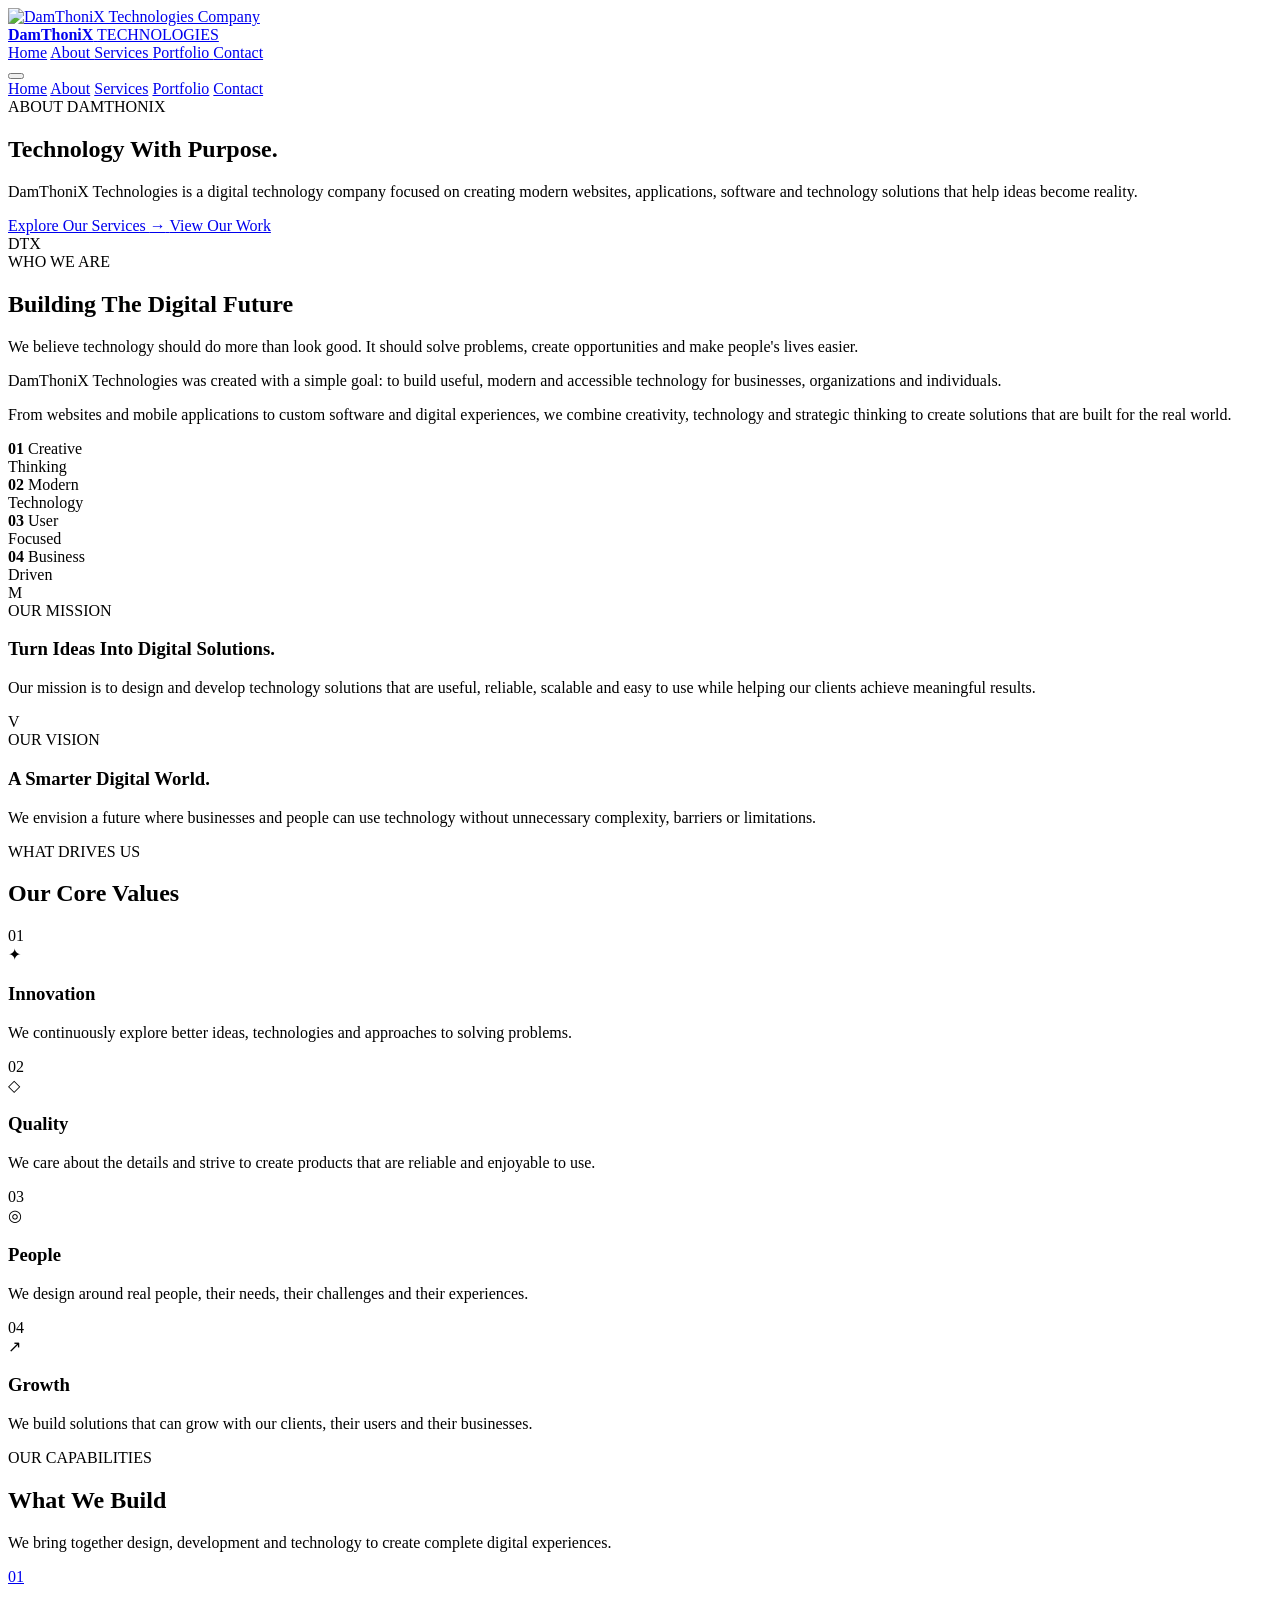
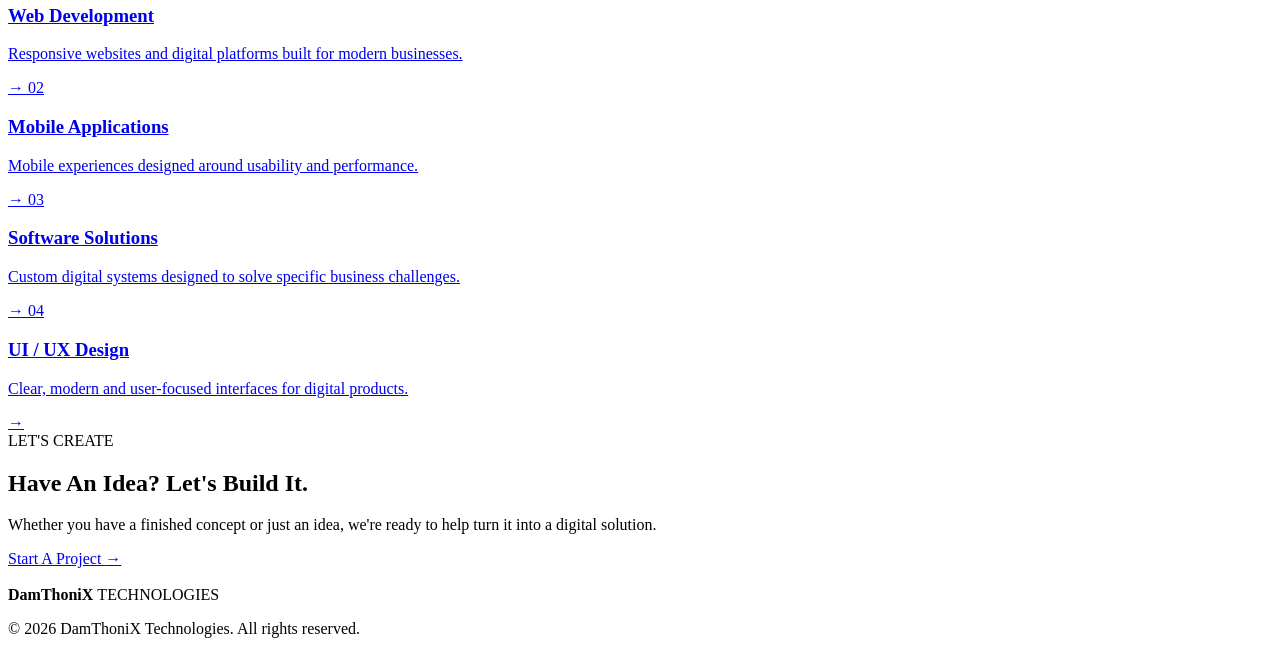
==== about.html @ 5a47cd26 "Add files via upload" ====
<!DOCTYPE html>
<html lang="en">
<head>
    <meta charset="UTF-8">
    <meta name="viewport" content="width=device-width, initial-scale=1.0">

    <title>About Us | DamThoniX Technologies</title>

    <meta
        name="description"
        content="Learn about DamThoniX Technologies, our mission, vision, values and approach to building modern digital solutions."
    >

    <link rel="stylesheet" href="css/about.css">
    <link rel="stylesheet" href="css/brand.css">
</head>

<body>

    <!-- BACKGROUND -->
    <div class="background-grid"></div>

    <div class="glow glow-one"></div>
    <div class="glow glow-two"></div>


    <!-- HEADER -->
    <header class="top-header">

        <a href="index.html" class="logo">

            <div class="logo-mark"><img src="images/DamzyThecx.png" alt="DamThoniX Technologies Company"></div>

            <div class="logo-text">
                <strong>DamThoniX</strong>
                <span>TECHNOLOGIES</span>
            </div>

        </a>


        <nav class="main-nav">

            <a href="index.html">Home</a>

            <a href="about.html" class="active">
                About
            </a>

            <a href="services.html">
                Services
            </a>

            <a href="portfolio.html">
                Portfolio
            </a>

            <a href="contact.html">
                Contact
            </a>

        </nav>


        <button class="menu-toggle" id="menuToggle" type="button" aria-label="Open navigation menu" aria-expanded="false" aria-controls="mobileMenu">
            <span></span>
            <span></span>
            <span></span>
        </button>

    </header>


    <!-- MOBILE MENU -->
    <div class="mobile-menu" id="mobileMenu">

        <a href="index.html">Home</a>
        <a href="about.html">About</a>
        <a href="services.html">Services</a>
        <a href="portfolio.html">Portfolio</a>
        <a href="contact.html">Contact</a>

    </div>


    <main>

        <!-- =====================================
             ABOUT HERO
        ====================================== -->

        <section class="about-hero">

            <div class="hero-content">

                <div class="eyebrow">
                    <span></span>
                    ABOUT DAMTHONIX
                </div>

                <h1>
                    Technology With
                    <span>Purpose.</span>
                </h1>

                <p>
                    DamThoniX Technologies is a digital technology company
                    focused on creating modern websites, applications,
                    software and technology solutions that help ideas
                    become reality.
                </p>

                <div class="hero-buttons">

                    <a
                        href="services.html"
                        class="primary-button"
                    >
                        Explore Our Services
                        <span>→</span>
                    </a>

                    <a
                        href="portfolio.html"
                        class="secondary-button"
                    >
                        View Our Work
                    </a>

                </div>

            </div>


            <!-- TECHNOLOGY ORBIT -->

            <div class="about-orbit">

                <div class="orbit orbit-one"></div>
                <div class="orbit orbit-two"></div>
                <div class="orbit orbit-three"></div>

                <div class="orbit-dot dot-one"></div>
                <div class="orbit-dot dot-two"></div>
                <div class="orbit-dot dot-three"></div>

                <div class="orbit-core">

                    <div class="core-inner">
                        DTX
                    </div>

                </div>

            </div>

        </section>


        <!-- =====================================
             COMPANY INTRODUCTION
        ====================================== -->

        <section class="company-section">

            <div class="section-heading">

                <span class="section-label">
                    WHO WE ARE
                </span>

                <h2>
                    Building The
                    <span>Digital Future</span>
                </h2>

            </div>


            <div class="company-grid">

                <div class="company-text">

                    <p class="large-text">
                        We believe technology should do more than
                        look good. It should solve problems, create
                        opportunities and make people's lives easier.
                    </p>

                    <p>
                        DamThoniX Technologies was created with a simple
                        goal: to build useful, modern and accessible
                        technology for businesses, organizations and
                        individuals.
                    </p>

                    <p>
                        From websites and mobile applications to custom
                        software and digital experiences, we combine
                        creativity, technology and strategic thinking
                        to create solutions that are built for the real
                        world.
                    </p>

                </div>


                <div class="company-stats">

                    <div class="stat-card">

                        <strong>01</strong>

                        <span>
                            Creative
                            <br>
                            Thinking
                        </span>

                    </div>


                    <div class="stat-card">

                        <strong>02</strong>

                        <span>
                            Modern
                            <br>
                            Technology
                        </span>

                    </div>


                    <div class="stat-card">

                        <strong>03</strong>

                        <span>
                            User
                            <br>
                            Focused
                        </span>

                    </div>


                    <div class="stat-card">

                        <strong>04</strong>

                        <span>
                            Business
                            <br>
                            Driven
                        </span>

                    </div>

                </div>

            </div>

        </section>


        <!-- =====================================
             MISSION / VISION
        ====================================== -->

        <section class="mission-section">

            <div class="mission-card">

                <div class="card-icon">
                    M
                </div>

                <span class="card-label">
                    OUR MISSION
                </span>

                <h3>
                    Turn Ideas Into
                    Digital Solutions.
                </h3>

                <p>
                    Our mission is to design and develop technology
                    solutions that are useful, reliable, scalable and
                    easy to use while helping our clients achieve
                    meaningful results.
                </p>

            </div>


            <div class="mission-card vision-card">

                <div class="card-icon">
                    V
                </div>

                <span class="card-label">
                    OUR VISION
                </span>

                <h3>
                    A Smarter
                    Digital World.
                </h3>

                <p>
                    We envision a future where businesses and people
                    can use technology without unnecessary complexity,
                    barriers or limitations.
                </p>

            </div>

        </section>


        <!-- =====================================
             VALUES
        ====================================== -->

        <section class="values-section">

            <div class="values-heading">

                <span class="section-label">
                    WHAT DRIVES US
                </span>

                <h2>
                    Our Core
                    <span>Values</span>
                </h2>

            </div>


            <div class="values-grid">

                <article class="value-card">

                    <div class="value-number">
                        01
                    </div>

                    <div class="value-icon">
                        ✦
                    </div>

                    <h3>
                        Innovation
                    </h3>

                    <p>
                        We continuously explore better ideas,
                        technologies and approaches to solving
                        problems.
                    </p>

                </article>


                <article class="value-card">

                    <div class="value-number">
                        02
                    </div>

                    <div class="value-icon">
                        ◇
                    </div>

                    <h3>
                        Quality
                    </h3>

                    <p>
                        We care about the details and strive to
                        create products that are reliable and
                        enjoyable to use.
                    </p>

                </article>


                <article class="value-card">

                    <div class="value-number">
                        03
                    </div>

                    <div class="value-icon">
                        ◎
                    </div>

                    <h3>
                        People
                    </h3>

                    <p>
                        We design around real people, their needs,
                        their challenges and their experiences.
                    </p>

                </article>


                <article class="value-card">

                    <div class="value-number">
                        04
                    </div>

                    <div class="value-icon">
                        ↗
                    </div>

                    <h3>
                        Growth
                    </h3>

                    <p>
                        We build solutions that can grow with our
                        clients, their users and their businesses.
                    </p>

                </article>

            </div>

        </section>


        <!-- =====================================
             WHAT WE DO
        ====================================== -->

        <section class="capabilities-section">

            <div class="capabilities-heading">

                <span class="section-label">
                    OUR CAPABILITIES
                </span>

                <h2>
                    What We
                    <span>Build</span>
                </h2>

                <p>
                    We bring together design, development and technology
                    to create complete digital experiences.
                </p>

            </div>


            <div class="capabilities-list">

                <a href="services.html" class="capability-item">

                    <span class="capability-number">
                        01
                    </span>

                    <div>
                        <h3>
                            Web Development
                        </h3>

                        <p>
                            Responsive websites and digital platforms
                            built for modern businesses.
                        </p>
                    </div>

                    <span class="capability-arrow">
                        →
                    </span>

                </a>


                <a href="services.html" class="capability-item">

                    <span class="capability-number">
                        02
                    </span>

                    <div>
                        <h3>
                            Mobile Applications
                        </h3>

                        <p>
                            Mobile experiences designed around
                            usability and performance.
                        </p>
                    </div>

                    <span class="capability-arrow">
                        →
                    </span>

                </a>


                <a href="services.html" class="capability-item">

                    <span class="capability-number">
                        03
                    </span>

                    <div>
                        <h3>
                            Software Solutions
                        </h3>

                        <p>
                            Custom digital systems designed to
                            solve specific business challenges.
                        </p>
                    </div>

                    <span class="capability-arrow">
                        →
                    </span>

                </a>


                <a href="services.html" class="capability-item">

                    <span class="capability-number">
                        04
                    </span>

                    <div>
                        <h3>
                            UI / UX Design
                        </h3>

                        <p>
                            Clear, modern and user-focused interfaces
                            for digital products.
                        </p>
                    </div>

                    <span class="capability-arrow">
                        →
                    </span>

                </a>

            </div>

        </section>


        <!-- =====================================
             CTA
        ====================================== -->

        <section class="about-cta">

            <div class="cta-content">

                <span class="section-label">
                    LET'S CREATE
                </span>

                <h2>
                    Have An Idea?
                    <span>Let's Build It.</span>
                </h2>

                <p>
                    Whether you have a finished concept or just an idea,
                    we're ready to help turn it into a digital solution.
                </p>

                <a
                    href="contact.html"
                    class="cta-button"
                >
                    Start A Project
                    <span>→</span>
                </a>

            </div>

        </section>

    </main>


    <!-- FOOTER -->

    <footer>

        <div class="footer-brand">

            <div class="logo-mark"><img src="images/DamzyThecx.png" alt=""></div>

            <div>
                <strong>
                    DamThoniX
                </strong>

                <span>
                    TECHNOLOGIES
                </span>
            </div>

        </div>

        <p>
            © 2026 DamThoniX Technologies. All rights reserved.
        </p>

    </footer>


    <script src="js/about.js"></script>

</body>
</html>
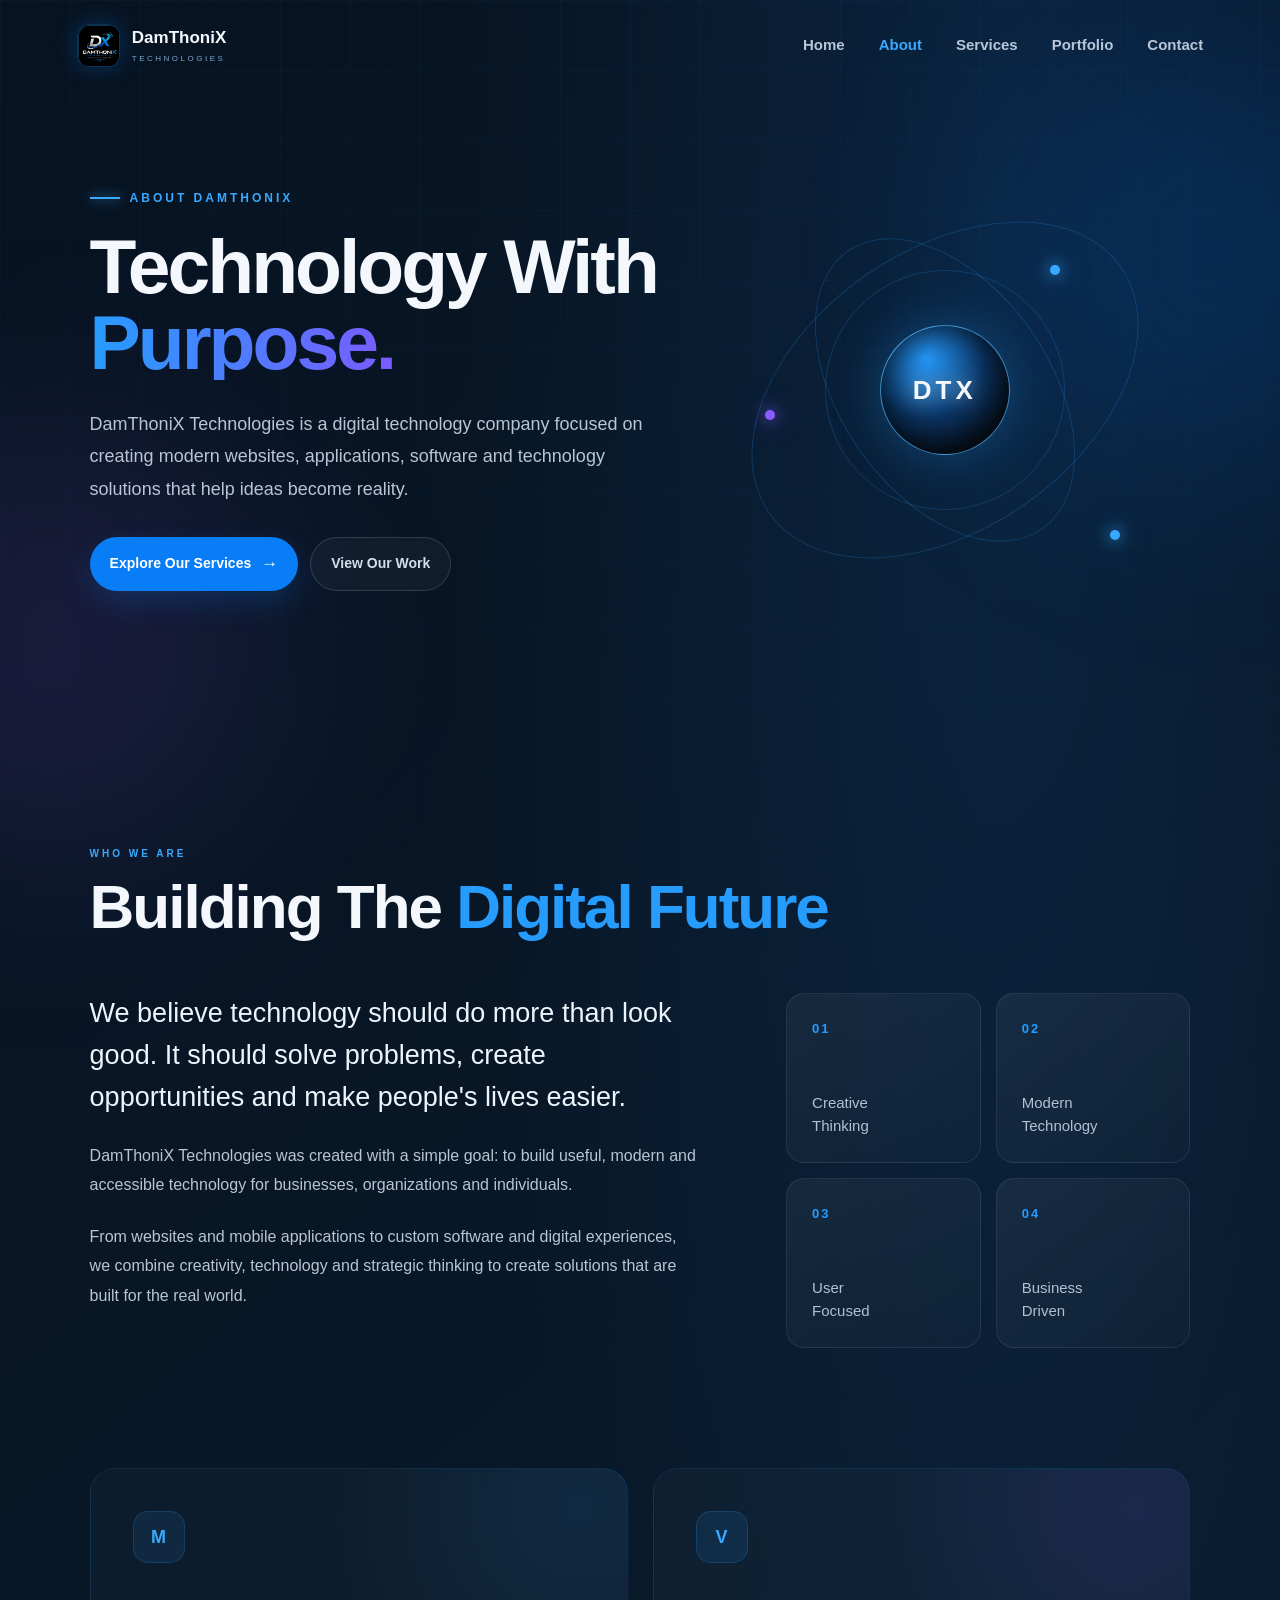
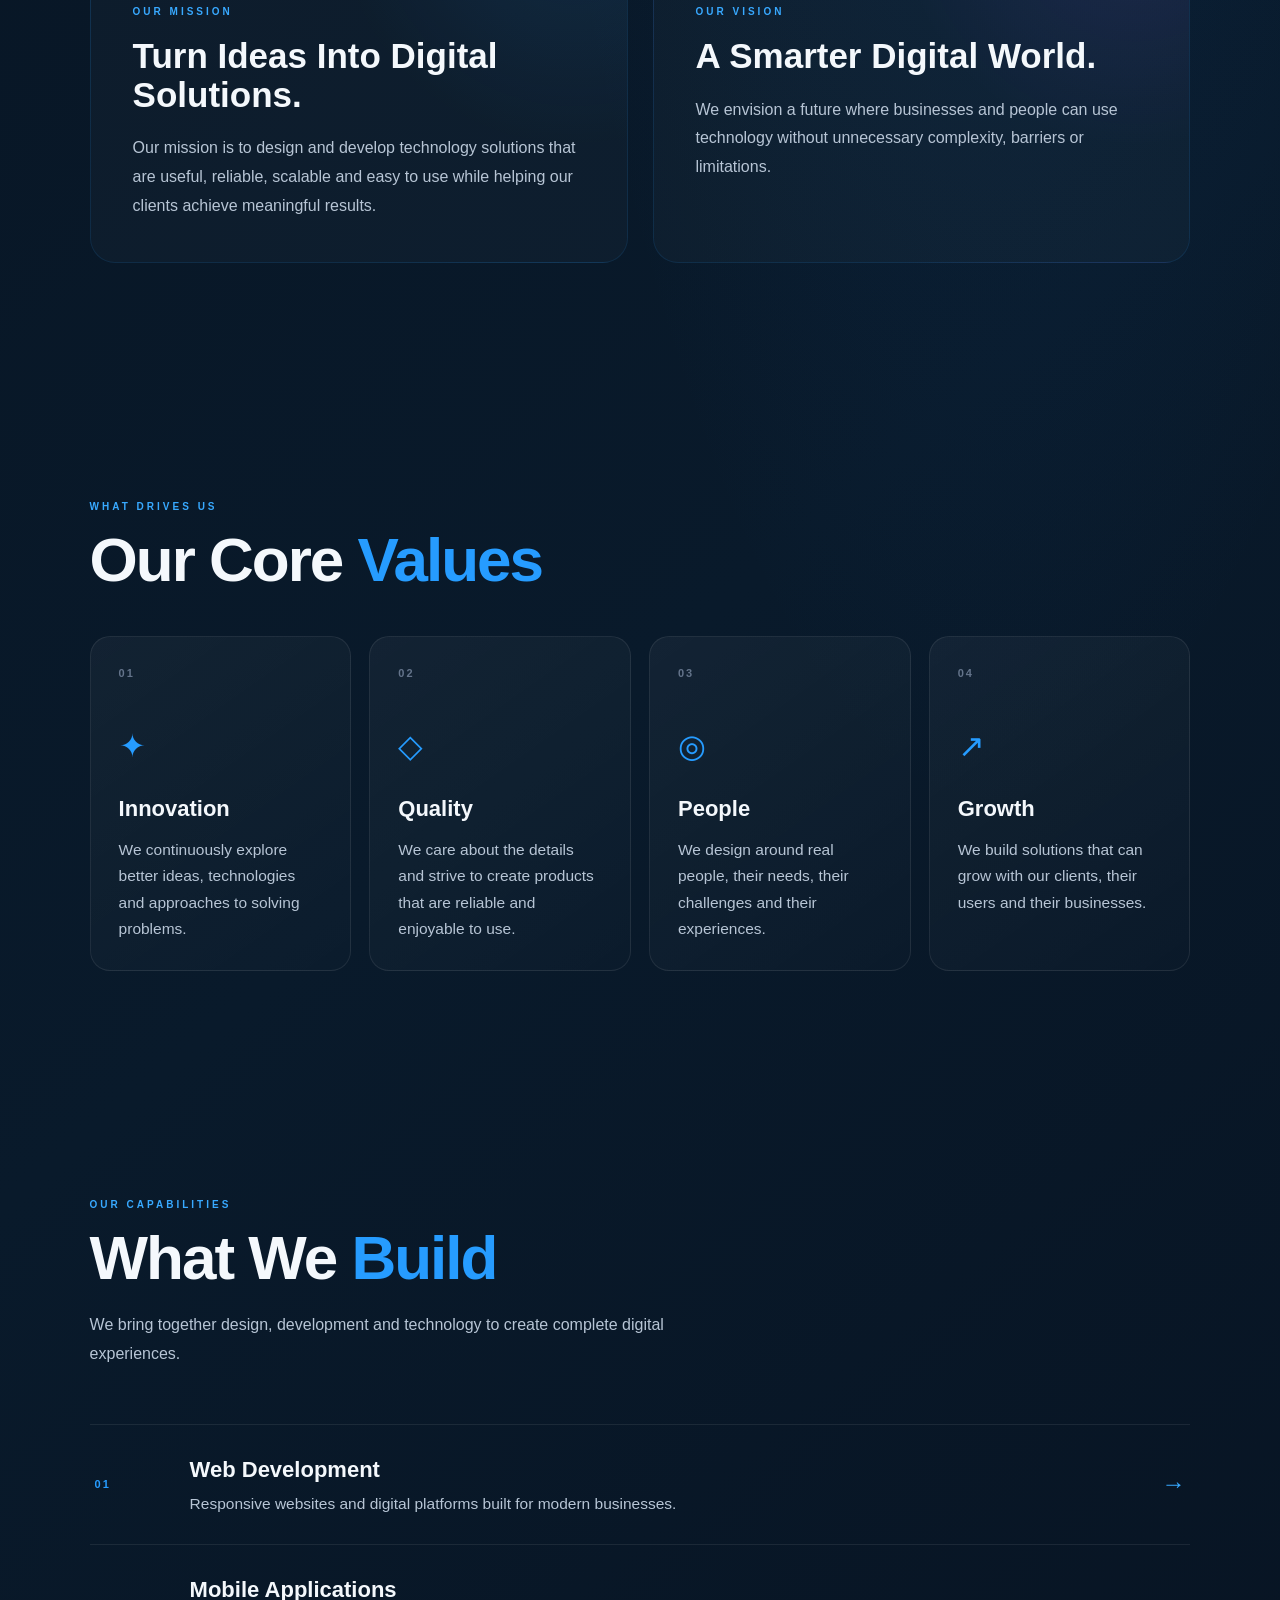
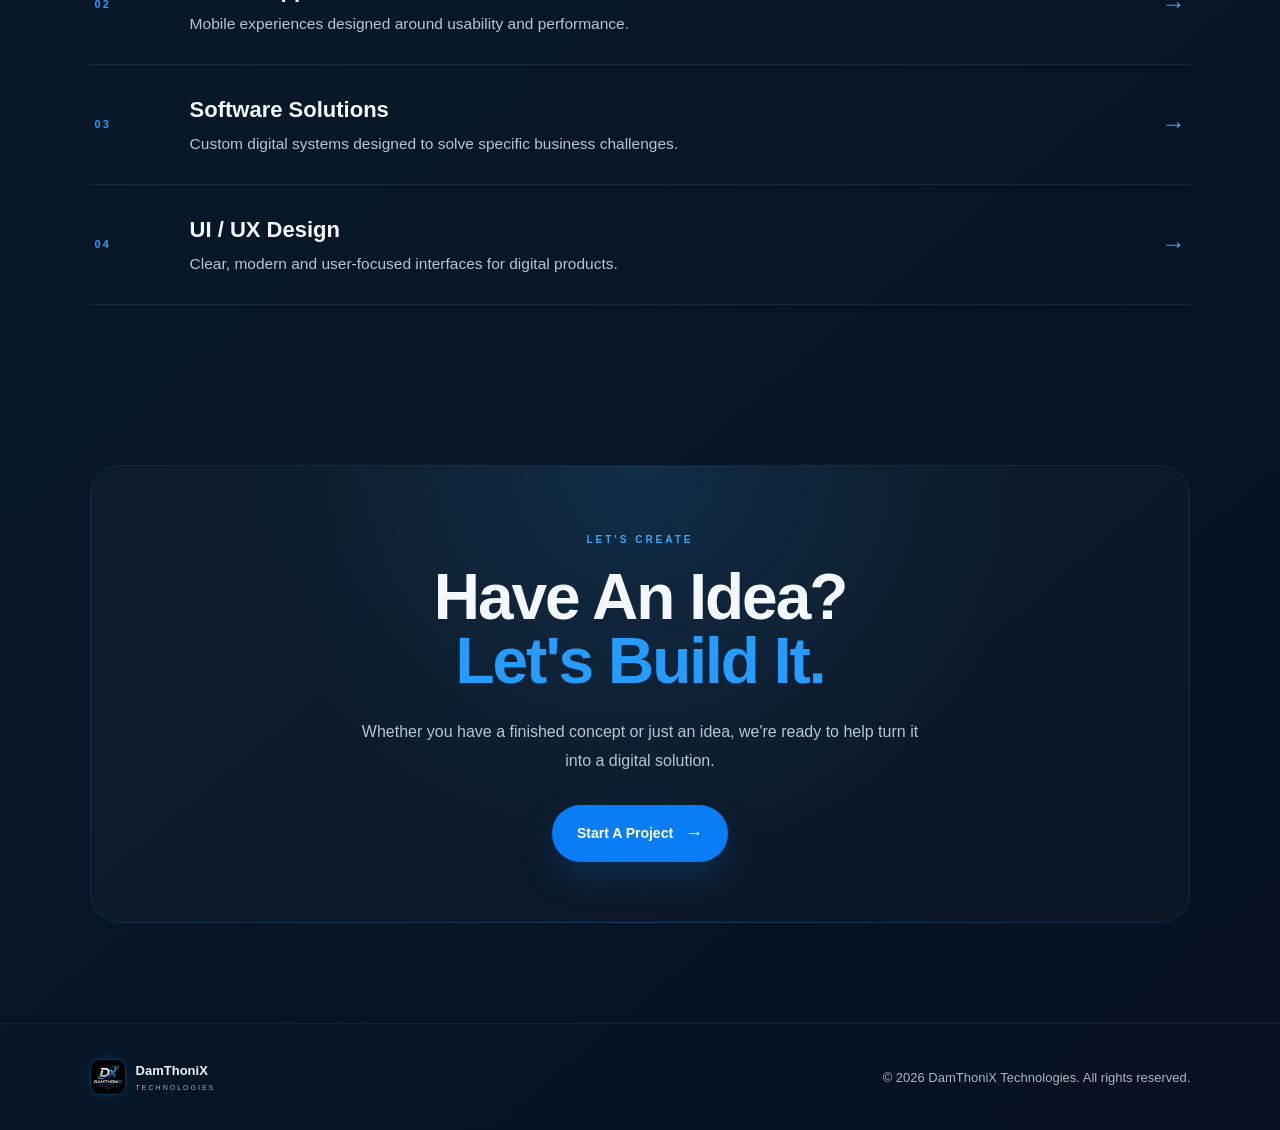
==== commit 9a312e92: "Replace GitHub files with latest DamThoniX website" ====
--- a/about.html
+++ b/about.html
@@ -15,7 +15,7 @@
     <link rel="stylesheet" href="css/brand.css">
 </head>
 
-<body>
+<body class="about-page">
 
     <!-- BACKGROUND -->
     <div class="background-grid"></div>
--- a/css/about.css
+++ b/css/about.css
@@ -0,0 +1,1328 @@
+/* =========================================================
+   DAMTHONIX TECHNOLOGIES
+   ABOUT PAGE
+========================================================= */
+
+* {
+    margin: 0;
+    padding: 0;
+    box-sizing: border-box;
+}
+
+html {
+    scroll-behavior: smooth;
+}
+
+body {
+    background: #071321;
+    color: #ffffff;
+    font-family: Inter, "Segoe UI", Arial, Helvetica, sans-serif;
+    font-size: 16px;
+    line-height: 1.6;
+    overflow-x: hidden;
+    -webkit-font-smoothing: antialiased;
+}
+
+body.about-page {
+    background:
+        radial-gradient(ellipse at 78% 5%, rgba(25, 101, 184, .18), transparent 38%),
+        linear-gradient(140deg, #071321, #091a2b 52%, #07111f);
+    color: #f4f8fc;
+}
+
+a {
+    color: inherit;
+    text-decoration: none;
+}
+
+button {
+    font: inherit;
+}
+
+
+/* =========================================================
+   BACKGROUND
+========================================================= */
+
+.background-grid {
+    position: fixed;
+    inset: 0;
+    z-index: -10;
+    pointer-events: none;
+
+    background-image:
+        linear-gradient(
+            rgba(38,156,255,.045) 1px,
+            transparent 1px
+        ),
+        linear-gradient(
+            90deg,
+            rgba(38,156,255,.045) 1px,
+            transparent 1px
+        );
+
+    background-size: 70px 70px;
+
+    mask-image:
+        linear-gradient(
+            to bottom,
+            black,
+            rgba(0,0,0,.65),
+            transparent
+        );
+}
+
+.glow {
+    position: fixed;
+
+    width: 420px;
+    height: 420px;
+
+    border-radius: 50%;
+
+    filter: blur(110px);
+
+    pointer-events: none;
+
+    z-index: -9;
+}
+
+.glow-one {
+    top: 5%;
+    right: -150px;
+
+    background: rgba(0,119,255,.16);
+}
+
+.glow-two {
+    bottom: 5%;
+    left: -160px;
+
+    background: rgba(168,85,247,.12);
+}
+
+
+/* =========================================================
+   HEADER
+========================================================= */
+
+.top-header {
+    height: 90px;
+
+    padding: 20px 6vw;
+
+    display: flex;
+    align-items: center;
+    justify-content: space-between;
+
+    position: relative;
+
+    z-index: 100;
+}
+
+.logo {
+    display: flex;
+    align-items: center;
+
+    gap: 12px;
+}
+
+.logo-mark {
+    width: 43px;
+    height: 43px;
+
+    display: grid;
+    place-items: center;
+
+    border-radius: 12px;
+
+    background:
+        linear-gradient(
+            135deg,
+            #087df5,
+            #6d4cff
+        );
+
+    font-size: 21px;
+    font-weight: 900;
+
+    box-shadow:
+        0 0 25px rgba(8,125,245,.35);
+}
+
+.logo-text {
+    display: flex;
+    flex-direction: column;
+}
+
+.logo-text strong {
+    font-size: 17px;
+}
+
+.logo-text span {
+    margin-top: 3px;
+
+    color: #7da7d1;
+
+    font-size: 8px;
+    letter-spacing: 2.5px;
+}
+
+.main-nav {
+    display: flex;
+    align-items: center;
+
+    gap: 34px;
+}
+
+.main-nav a {
+    color: #b8c7d8;
+
+    font-size: 15px;
+    font-weight: 600;
+
+    transition:
+        color .3s ease,
+        transform .3s ease;
+}
+
+.main-nav a:hover,
+.main-nav a.active {
+    color: #38a9ff;
+}
+
+.main-nav a:hover {
+    transform: translateY(-2px);
+}
+
+.menu-toggle {
+    display: none;
+
+    width: 42px;
+    height: 42px;
+
+    border: 1px solid rgba(196,214,235,.18);
+    border-radius: 10px;
+
+    background: rgba(255,255,255,.06);
+
+    cursor: pointer;
+}
+
+.menu-toggle span {
+    display: block;
+
+    width: 20px;
+    height: 2px;
+
+    margin: 4px auto;
+
+    background: #d2deeb;
+}
+
+.mobile-menu {
+    display: none;
+}
+
+
+/* =========================================================
+   HERO
+========================================================= */
+
+.about-hero {
+    min-height: 650px;
+
+    padding: 60px 7vw 110px;
+
+    display: flex;
+    align-items: center;
+    justify-content: space-between;
+
+    position: relative;
+
+    overflow: hidden;
+}
+
+.hero-content {
+    width: min(600px, 55%);
+
+    position: relative;
+    z-index: 2;
+}
+
+.eyebrow {
+    display: flex;
+    align-items: center;
+
+    gap: 10px;
+
+    margin-bottom: 22px;
+
+    color: #38a9ff;
+
+    font-size: 12px;
+    font-weight: 800;
+    letter-spacing: 3px;
+}
+
+.eyebrow span {
+    width: 30px;
+    height: 2px;
+
+    background: #38a9ff;
+
+    box-shadow:
+        0 0 12px #38a9ff;
+}
+
+.hero-content h1 {
+    font-size: clamp(48px, 6vw, 82px);
+
+    line-height: .98;
+
+    letter-spacing: -3px;
+}
+
+.hero-content h1 span {
+    display: block;
+
+    background:
+        linear-gradient(
+            90deg,
+            #269cff,
+            #795cff,
+            #b35cff
+        );
+
+    -webkit-background-clip: text;
+    background-clip: text;
+
+    color: transparent;
+}
+
+.hero-content > p {
+    max-width: 570px;
+
+    margin-top: 28px;
+
+    color: #b7c5d5;
+
+    font-size: 18px;
+
+    line-height: 1.8;
+}
+
+
+/* =========================================================
+   HERO BUTTONS
+========================================================= */
+
+.hero-buttons {
+    display: flex;
+    flex-wrap: wrap;
+
+    gap: 12px;
+
+    margin-top: 32px;
+}
+
+.primary-button,
+.secondary-button {
+    display: inline-flex;
+
+    align-items: center;
+    justify-content: center;
+
+    gap: 10px;
+
+    padding: 14px 20px;
+
+    border-radius: 30px;
+
+    font-size: 14px;
+    font-weight: 800;
+
+    transition:
+        transform .3s ease,
+        box-shadow .3s ease,
+        border-color .3s ease;
+}
+
+.primary-button {
+    background: #087df5;
+    color: #ffffff;
+
+    box-shadow:
+        0 12px 30px rgba(8,125,245,.2);
+}
+
+.primary-button:hover {
+    transform: translateY(-3px);
+
+    box-shadow:
+        0 18px 40px rgba(8,125,245,.3);
+}
+
+.primary-button span {
+    font-size: 17px;
+}
+
+.secondary-button {
+    border: 1px solid rgba(255,255,255,.14);
+
+    background: rgba(255,255,255,.035);
+
+    color: #d2deeb;
+}
+
+.secondary-button:hover {
+    transform: translateY(-3px);
+
+    border-color: rgba(38,156,255,.5);
+
+    color: #075985;
+    background: #eff6ff;
+}
+
+
+/* =========================================================
+   HERO ORBIT
+========================================================= */
+
+.about-orbit {
+    width: 440px;
+    height: 440px;
+
+    position: relative;
+
+    display: grid;
+    place-items: center;
+
+    margin-right: 2vw;
+
+    transition:
+        transform .2s ease-out;
+}
+
+.orbit {
+    position: absolute;
+
+    border-radius: 50%;
+
+    border: 1px solid rgba(38,156,255,.22);
+}
+
+.orbit-one {
+    width: 240px;
+    height: 240px;
+
+    animation: rotateOne 18s linear infinite;
+}
+
+.orbit-two {
+    width: 340px;
+    height: 210px;
+
+    transform: rotate(55deg);
+
+    animation: rotateTwo 22s linear infinite;
+}
+
+.orbit-three {
+    width: 430px;
+    height: 280px;
+
+    transform: rotate(-35deg);
+
+    animation: rotateThree 27s linear infinite;
+}
+
+.orbit-core {
+    width: 130px;
+    height: 130px;
+
+    display: grid;
+    place-items: center;
+
+    border-radius: 50%;
+
+    background:
+        radial-gradient(
+            circle at 35% 25%,
+            #269cff,
+            #0a3260 48%,
+            #071321 75%
+        );
+
+    border: 1px solid rgba(90,190,255,.65);
+
+    box-shadow:
+        0 0 50px rgba(38,156,255,.3),
+        inset 0 0 35px rgba(0,0,0,.75);
+}
+
+.core-inner {
+    font-size: 26px;
+    font-weight: 900;
+
+    letter-spacing: 4px;
+
+    text-shadow:
+        0 0 20px rgba(255,255,255,.5);
+}
+
+.orbit-dot {
+    width: 10px;
+    height: 10px;
+
+    position: absolute;
+
+    border-radius: 50%;
+
+    background: #38a9ff;
+
+    box-shadow:
+        0 0 15px #38a9ff,
+        0 0 30px rgba(38,156,255,.6);
+}
+
+.dot-one {
+    top: 95px;
+    right: 105px;
+}
+
+.dot-two {
+    left: 40px;
+    top: 240px;
+
+    background: #8b5cff;
+
+    box-shadow:
+        0 0 15px #8b5cff,
+        0 0 30px rgba(139,92,255,.5);
+}
+
+.dot-three {
+    right: 45px;
+    bottom: 70px;
+}
+
+@keyframes rotateOne {
+    from {
+        transform: rotate(0deg);
+    }
+
+    to {
+        transform: rotate(360deg);
+    }
+}
+
+@keyframes rotateTwo {
+    from {
+        transform: rotate(55deg);
+    }
+
+    to {
+        transform: rotate(415deg);
+    }
+}
+
+@keyframes rotateThree {
+    from {
+        transform: rotate(-35deg);
+    }
+
+    to {
+        transform: rotate(325deg);
+    }
+}
+
+
+/* =========================================================
+   SECTION HEADINGS
+========================================================= */
+
+.section-label {
+    color: #38a9ff;
+
+    font-size: 10px;
+    font-weight: 800;
+
+    letter-spacing: 3px;
+}
+
+.section-heading h2,
+.values-heading h2,
+.capabilities-heading h2 {
+    margin-top: 12px;
+
+    font-size: clamp(40px, 5vw, 62px);
+
+    line-height: 1;
+
+    letter-spacing: -2px;
+}
+
+.section-heading h2 span,
+.values-heading h2 span,
+.capabilities-heading h2 span {
+    color: #269cff;
+}
+
+
+/* =========================================================
+   COMPANY SECTION
+========================================================= */
+
+.company-section {
+    padding: 100px 7vw;
+}
+
+.company-grid {
+    display: grid;
+
+    grid-template-columns:
+        minmax(0, 1.2fr)
+        minmax(300px, .8fr);
+
+    gap: 90px;
+
+    margin-top: 55px;
+}
+
+.company-text {
+    max-width: 700px;
+}
+
+.company-text p {
+    margin-top: 22px;
+
+    color: #b7c5d5;
+
+    line-height: 1.85;
+
+    font-size: 16px;
+}
+
+.company-text .large-text {
+    margin-top: 0;
+
+    color: #edf4fb;
+
+    font-size: 27px;
+
+    line-height: 1.55;
+}
+
+.company-stats {
+    display: grid;
+
+    grid-template-columns:
+        repeat(2, 1fr);
+
+    gap: 15px;
+}
+
+.stat-card {
+    min-height: 170px;
+
+    padding: 25px;
+
+    display: flex;
+
+    flex-direction: column;
+
+    justify-content: space-between;
+
+    border: 1px solid rgba(255,255,255,.08);
+
+    border-radius: 18px;
+
+    background:
+        linear-gradient(
+            145deg,
+            rgba(255,255,255,.055),
+            rgba(255,255,255,.015)
+        );
+
+    transition:
+        transform .3s ease,
+        border-color .3s ease;
+}
+
+.stat-card:hover {
+    transform: translateY(-5px);
+
+    border-color:
+        rgba(38,156,255,.35);
+}
+
+.stat-card strong {
+    color: #269cff;
+
+    font-size: 13px;
+    letter-spacing: 2px;
+}
+
+.stat-card span {
+    color: #b3c2d2;
+
+    font-size: 15px;
+    line-height: 1.5;
+}
+
+
+/* =========================================================
+   MISSION / VISION
+========================================================= */
+
+.mission-section {
+    padding: 20px 7vw 120px;
+
+    display: grid;
+
+    grid-template-columns:
+        repeat(2, minmax(0, 1fr));
+
+    gap: 25px;
+}
+
+.mission-card {
+    min-height: 360px;
+
+    padding: 42px;
+
+    position: relative;
+
+    overflow: hidden;
+
+    border: 1px solid rgba(38,156,255,.12);
+
+    border-radius: 25px;
+
+    background:
+        radial-gradient(
+            circle at 90% 10%,
+            rgba(38,156,255,.1),
+            transparent 40%
+        ),
+        rgba(255,255,255,.025);
+}
+
+.vision-card {
+    background:
+        radial-gradient(
+            circle at 90% 10%,
+            rgba(139,92,255,.1),
+            transparent 40%
+        ),
+        rgba(255,255,255,.025);
+}
+
+.card-icon {
+    width: 52px;
+    height: 52px;
+
+    display: grid;
+    place-items: center;
+
+    margin-bottom: 35px;
+
+    border-radius: 15px;
+
+    background:
+        rgba(38,156,255,.1);
+
+    border: 1px solid rgba(38,156,255,.2);
+
+    color: #38a9ff;
+
+    font-size: 18px;
+    font-weight: 900;
+}
+
+.card-label {
+    color: #38a9ff;
+
+    font-size: 10px;
+    font-weight: 800;
+
+    letter-spacing: 3px;
+}
+
+.mission-card h3 {
+    max-width: 450px;
+
+    margin-top: 15px;
+
+    font-size: 35px;
+
+    line-height: 1.1;
+}
+
+.mission-card p {
+    max-width: 570px;
+
+    margin-top: 20px;
+
+    color: #b7c5d5;
+
+    font-size: 16px;
+    line-height: 1.8;
+}
+
+
+/* =========================================================
+   VALUES
+========================================================= */
+
+.values-section {
+    padding: 110px 7vw;
+}
+
+.values-heading {
+    margin-bottom: 45px;
+}
+
+.values-grid {
+    display: grid;
+
+    grid-template-columns:
+        repeat(4, minmax(0, 1fr));
+
+    gap: 18px;
+}
+
+.value-card {
+    min-height: 300px;
+
+    padding: 28px;
+
+    position: relative;
+
+    border: 1px solid rgba(255,255,255,.08);
+
+    border-radius: 20px;
+
+    background:
+        linear-gradient(
+            145deg,
+            rgba(255,255,255,.045),
+            rgba(255,255,255,.012)
+        );
+
+    transition:
+        transform .35s ease,
+        border-color .35s ease;
+}
+
+.value-card:hover {
+    transform: translateY(-7px);
+
+    border-color:
+        rgba(38,156,255,.35);
+}
+
+.value-number {
+    color: #64748b;
+
+    font-size: 11px;
+    font-weight: 800;
+
+    letter-spacing: 2px;
+}
+
+.value-icon {
+    margin-top: 40px;
+
+    color: #269cff;
+
+    font-size: 32px;
+}
+
+.value-card h3 {
+    margin-top: 22px;
+
+    font-size: 22px;
+}
+
+.value-card p {
+    margin-top: 12px;
+
+    color: #b7c5d5;
+
+    font-size: 15.5px;
+
+    line-height: 1.7;
+}
+
+
+/* =========================================================
+   CAPABILITIES
+========================================================= */
+
+.capabilities-section {
+    padding: 110px 7vw;
+}
+
+.capabilities-heading {
+    max-width: 700px;
+}
+
+.capabilities-heading > p {
+    max-width: 600px;
+
+    margin-top: 22px;
+
+    color: #b7c5d5;
+
+    font-size: 16px;
+    line-height: 1.8;
+}
+
+.capabilities-list {
+    margin-top: 55px;
+
+    border-top:
+        1px solid rgba(255,255,255,.08);
+}
+
+.capability-item {
+    min-height: 120px;
+
+    padding: 25px 5px;
+
+    display: grid;
+
+    grid-template-columns:
+        70px
+        1fr
+        60px;
+
+    align-items: center;
+
+    gap: 25px;
+
+    border-bottom:
+        1px solid rgba(255,255,255,.08);
+
+    transition:
+        padding .3s ease,
+        background .3s ease;
+}
+
+.capability-item:hover {
+    padding-left: 20px;
+
+    background:
+        linear-gradient(
+            90deg,
+            rgba(38,156,255,.06),
+            transparent
+        );
+}
+
+.capability-number {
+    color: #269cff;
+
+    font-size: 11px;
+    font-weight: 800;
+
+    letter-spacing: 2px;
+}
+
+.capability-item h3 {
+    font-size: 22px;
+}
+
+.capability-item p {
+    margin-top: 6px;
+
+    color: #b7c5d5;
+
+    font-size: 15.5px;
+}
+
+.capability-arrow {
+    color: #38a9ff;
+
+    font-size: 24px;
+
+    text-align: right;
+
+    transition:
+        transform .3s ease;
+}
+
+.capability-item:hover .capability-arrow {
+    transform: translateX(7px);
+}
+
+
+/* =========================================================
+   CTA
+========================================================= */
+
+.about-cta {
+    margin: 50px 7vw 100px;
+
+    min-height: 420px;
+
+    display: grid;
+    place-items: center;
+
+    position: relative;
+
+    overflow: hidden;
+
+    text-align: center;
+
+    border:
+        1px solid rgba(38,156,255,.15);
+
+    border-radius: 30px;
+
+    background:
+        radial-gradient(
+            circle at 50% 0%,
+            rgba(38,156,255,.15),
+            transparent 55%
+        ),
+        rgba(255,255,255,.025);
+}
+
+.cta-content {
+    max-width: 750px;
+
+    padding: 60px 30px;
+}
+
+.cta-content h2 {
+    margin-top: 15px;
+
+    font-size: clamp(40px, 5vw, 65px);
+
+    line-height: 1;
+
+    letter-spacing: -2px;
+}
+
+.cta-content h2 span {
+    display: block;
+
+    color: #269cff;
+}
+
+.cta-content p {
+    max-width: 580px;
+
+    margin: 25px auto;
+
+    color: #b7c5d5;
+
+    font-size: 16px;
+    line-height: 1.8;
+}
+
+.cta-button {
+    display: inline-flex;
+
+    align-items: center;
+
+    gap: 12px;
+
+    margin-top: 5px;
+
+    padding: 15px 25px;
+
+    border-radius: 30px;
+
+    background: #087df5;
+    color: #ffffff;
+
+    font-size: 14px;
+    font-weight: 800;
+
+    box-shadow:
+        0 15px 35px rgba(8,125,245,.2);
+
+    transition:
+        transform .3s ease,
+        box-shadow .3s ease;
+}
+
+.cta-button:hover {
+    transform: translateY(-3px);
+
+    box-shadow:
+        0 20px 45px rgba(8,125,245,.3);
+}
+
+.cta-button span {
+    font-size: 18px;
+}
+
+
+/* =========================================================
+   FOOTER
+========================================================= */
+
+footer {
+    padding: 35px 7vw;
+
+    display: flex;
+
+    justify-content: space-between;
+    align-items: center;
+
+    border-top:
+        1px solid rgba(255,255,255,.06);
+
+    color: #a6b6c9;
+
+    font-size: 13px;
+}
+
+.footer-brand {
+    display: flex;
+    align-items: center;
+
+    gap: 10px;
+
+    color: #edf4fb;
+}
+
+.footer-brand .logo-mark {
+    width: 35px;
+    height: 35px;
+
+    border-radius: 9px;
+
+    font-size: 16px;
+}
+
+.footer-brand div:last-child {
+    display: flex;
+    flex-direction: column;
+}
+
+.footer-brand span {
+    margin-top: 2px;
+
+    color: #9aadc2;
+
+    font-size: 7px;
+
+    letter-spacing: 2px;
+}
+
+
+/* =========================================================
+   RESPONSIVE
+========================================================= */
+
+@media (max-width: 1000px) {
+
+    .main-nav {
+        display: none;
+    }
+
+    .menu-toggle {
+        display: block;
+    }
+
+    .mobile-menu {
+        position: fixed;
+
+        top: 80px;
+        left: 20px;
+        right: 20px;
+
+        padding: 15px;
+
+        display: none;
+
+        flex-direction: column;
+
+        gap: 5px;
+
+        border:
+            1px solid rgba(255,255,255,.08);
+
+        border-radius: 15px;
+
+        background:
+            rgba(3,10,20,.97);
+
+        backdrop-filter: blur(20px);
+
+        z-index: 99;
+    }
+
+    .mobile-menu.show {
+        display: flex;
+    }
+
+    .mobile-menu a {
+        padding: 14px;
+
+        border-radius: 10px;
+
+        color: #a9b9cb;
+
+        font-size: 14px;
+    }
+
+    .mobile-menu a:hover {
+        color: #ffffff;
+
+        background:
+            rgba(38,156,255,.1);
+    }
+
+    .about-hero {
+        flex-direction: column;
+
+        align-items: flex-start;
+    }
+
+    .hero-content {
+        width: 100%;
+    }
+
+    .about-orbit {
+        width: 350px;
+        height: 350px;
+
+        margin: 70px auto 0;
+    }
+
+    .company-grid {
+        grid-template-columns: 1fr;
+
+        gap: 50px;
+    }
+
+    .values-grid {
+        grid-template-columns:
+            repeat(2, 1fr);
+    }
+}
+
+
+@media (max-width: 700px) {
+
+    .top-header {
+        padding: 18px 5vw;
+    }
+
+    .about-hero {
+        padding:
+            45px 5vw
+            80px;
+    }
+
+    .hero-content h1 {
+        font-size: 48px;
+
+        letter-spacing: -2px;
+    }
+
+    .hero-content > p {
+        font-size: 16px;
+    }
+
+    .about-orbit {
+        width: 290px;
+        height: 290px;
+    }
+
+    .orbit-one {
+        width: 180px;
+        height: 180px;
+    }
+
+    .orbit-two {
+        width: 240px;
+        height: 150px;
+    }
+
+    .orbit-three {
+        width: 290px;
+        height: 190px;
+    }
+
+    .orbit-core {
+        width: 95px;
+        height: 95px;
+    }
+
+    .core-inner {
+        font-size: 20px;
+    }
+
+    .company-section,
+    .values-section,
+    .capabilities-section {
+        padding-left: 5vw;
+        padding-right: 5vw;
+    }
+
+    .company-text .large-text {
+        font-size: 22px;
+    }
+
+    .company-stats {
+        grid-template-columns: 1fr 1fr;
+    }
+
+    .mission-section {
+        padding-left: 5vw;
+        padding-right: 5vw;
+
+        grid-template-columns: 1fr;
+    }
+
+    .mission-card {
+        padding: 30px;
+
+        min-height: 330px;
+    }
+
+    .values-grid {
+        grid-template-columns: 1fr;
+    }
+
+    .capability-item {
+        grid-template-columns:
+            45px
+            1fr
+            35px;
+
+        gap: 10px;
+    }
+
+    .capability-item h3 {
+        font-size: 18px;
+    }
+
+    .capability-item p {
+        font-size: 15px;
+    }
+
+    .about-cta {
+        margin:
+            40px 5vw
+            70px;
+    }
+
+    footer {
+        padding: 30px 5vw;
+
+        flex-direction: column;
+
+        gap: 20px;
+
+        text-align: center;
+    }
+}
--- a/css/brand.css
+++ b/css/brand.css
@@ -0,0 +1,188 @@
+/* =========================================================
+   DAMTHONIX TECHNOLOGIES
+   BRAND — shared header logo
+   ------------------------------------------------------------
+   Loaded by EVERY page, after that page's own stylesheet.
+   Single source of truth for the company logo so it looks
+   identical site-wide. Do not add page-specific logo rules.
+   ========================================================= */
+
+:root {
+    --color-white: #ffffff;
+    --color-light-blue: #f5f8ff;
+    --color-royal-blue: #2563eb;
+    --color-electric-blue: #3b82f6;
+    --color-deep-navy: #102a56;
+    --color-soft-cyan: #22d3ee;
+    --color-charcoal: #172033;
+    --color-slate: #64748b;
+    --color-border: #dbe4f0;
+}
+
+body {
+    margin: 0;
+    background-color: var(--color-white);
+    color: var(--color-charcoal);
+    font-family: var(--font-body, "Inter", sans-serif);
+    line-height: 1.5;
+}
+
+/* =========================================================
+    LOGO TILE
+   The artwork (images/DamzyThecx.png) is a 1080x1080 PNG with
+   an opaque black background, so it is clipped to the tile's
+   rounded corners instead of showing as a hard black square.
+========================================================= */
+
+.logo-mark,
+.brand-icon {
+    flex: 0 0 auto;
+    display: grid;
+    place-items: center;
+
+    overflow: hidden;
+    line-height: 0;
+
+    background: #000;
+    border: 1px solid rgba(38, 156, 255, .32);
+    box-shadow: 0 0 22px rgba(8, 125, 245, .28);
+}
+
+/* header size — the canonical 43px tile */
+.logo-mark,
+.brand-icon {
+    width: 43px;
+    height: 43px;
+    border-radius: 12px;
+}
+
+/* footer size */
+.footer-brand .logo-mark,
+.footer-brand .brand-icon {
+    width: 36px;
+    height: 36px;
+    border-radius: 10px;
+    box-shadow: 0 0 16px rgba(8, 125, 245, .22);
+}
+
+.logo-mark img,
+.brand-icon img {
+    display: block;
+    width: 100%;
+    height: 100%;
+    object-fit: cover;
+}
+
+
+/* =========================================================
+   HOMEPAGE VARIANT
+   index.html puts the image straight inside .logo
+========================================================= */
+
+.logo img {
+    flex: 0 0 auto;
+    display: block;
+    width: 43px;
+    height: 43px;
+    object-fit: cover;
+    border-radius: 12px;
+    background: #000;
+    border: 1px solid rgba(38, 156, 255, .32);
+    box-shadow: 0 0 22px rgba(8, 125, 245, .28);
+}
+
+
+/* =========================================================
+   CLICK TARGET
+   The wordmark already names the company, so the image is
+   decorative here and the link's accessible name comes from
+   the adjacent text.
+========================================================= */
+
+a .logo-mark,
+a .brand-icon,
+a .logo img {
+    transition: transform .3s ease, border-color .3s ease, box-shadow .3s ease;
+}
+
+a:hover > .logo-mark,
+a:hover > .brand-icon,
+a:hover > .logo img,
+a:focus-visible > .logo-mark,
+a:focus-visible > .brand-icon,
+a:focus-visible > .logo img {
+    transform: translateY(-2px);
+    border-color: rgba(38, 156, 255, .75);
+    box-shadow: 0 0 28px rgba(38, 156, 255, .5);
+}
+
+
+/* =========================================================
+   RESPONSIVE
+   The logo must never be squeezed by the navigation or wrap
+   onto a second line beside it.
+========================================================= */
+
+@media (max-width: 1000px) {
+
+    .logo-mark,
+    .brand-icon,
+    .logo img {
+        width: 40px;
+        height: 40px;
+        border-radius: 11px;
+    }
+
+    .footer-brand .logo-mark,
+    .footer-brand .brand-icon {
+        width: 34px;
+        height: 34px;
+        border-radius: 9px;
+    }
+}
+
+@media (max-width: 700px) {
+
+    .logo-mark,
+    .brand-icon,
+    .logo img {
+        width: 36px;
+        height: 36px;
+        border-radius: 10px;
+    }
+
+    .footer-brand .logo-mark,
+    .footer-brand .brand-icon {
+        width: 32px;
+        height: 32px;
+        border-radius: 9px;
+    }
+}
+
+@media (max-width: 420px) {
+
+    .logo-mark,
+    .brand-icon,
+    .logo img {
+        width: 32px;
+        height: 32px;
+        border-radius: 9px;
+    }
+}
+
+
+/* =========================================================
+   REDUCED MOTION
+========================================================= */
+
+@media (prefers-reduced-motion: reduce) {
+
+    .logo-mark,
+    .brand-icon,
+    .logo img,
+    a:hover > .logo-mark,
+    a:hover > .brand-icon,
+    a:hover > .logo img {
+        transition: none;
+    }
+}
